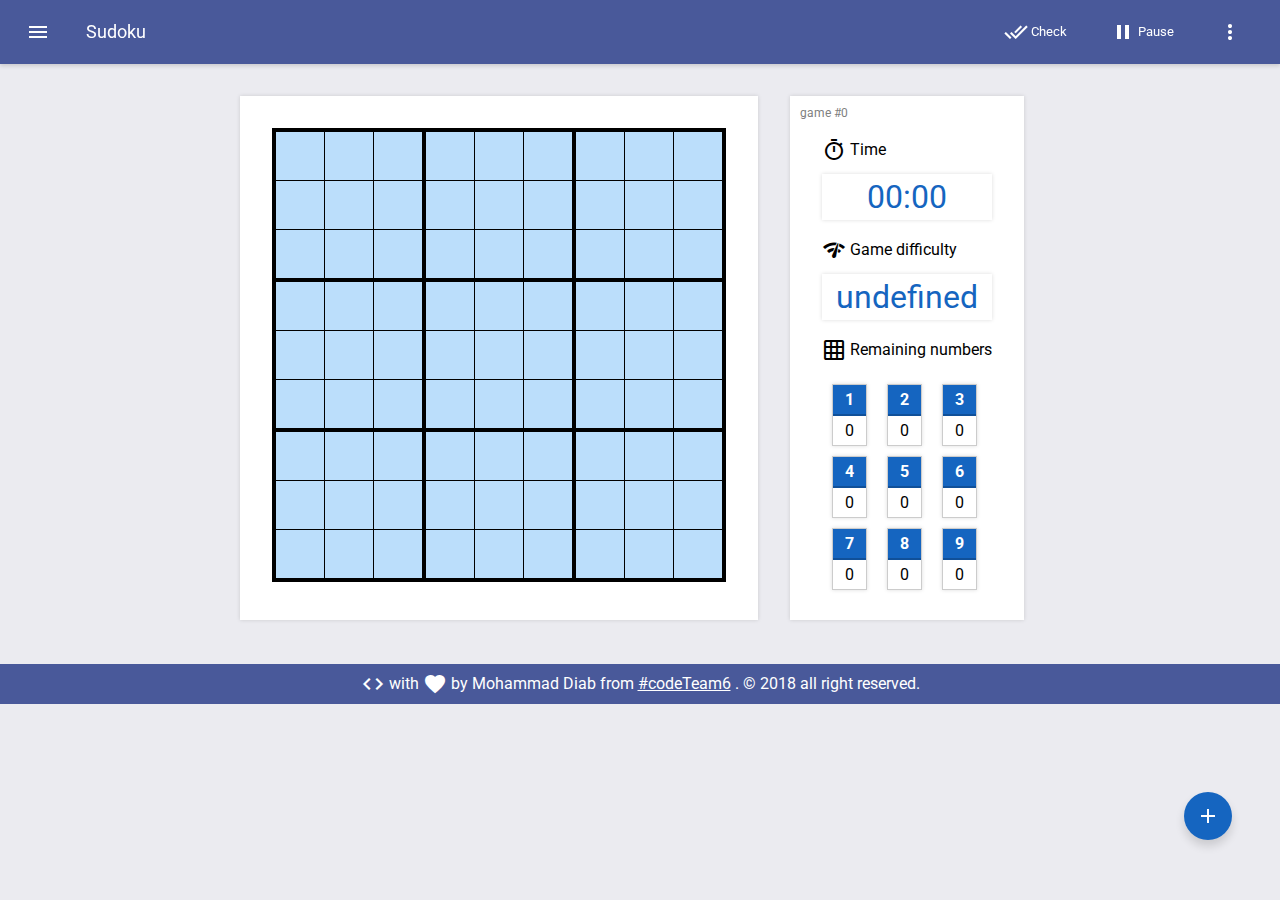
==== index.html @ b13aea52 "initial commit" ====
<!--

Copyright (c) 2024 - Mohammad Diab - https://codepen.io/MohammadDiab/pen/JLMvEY

Permission is hereby granted, free of charge, to any person 
obtaining a copy of this software and associated documentation 
files (the "Software"), to deal in the Software without restriction,
 including without limitation the rights to use, copy, modify, 
merge, publish, distribute, sublicense, and/or sell copies of 
the Software, and to permit persons to whom the Software is 
furnished to do so, subject to the following conditions:

The above copyright notice and this permission notice shall 
be included in all copies or substantial portions of the Software.

THE SOFTWARE IS PROVIDED "AS IS", WITHOUT WARRANTY OF ANY KIND, 
EXPRESS OR IMPLIED, INCLUDING BUT NOT LIMITED TO THE WARRANTIES 
OF MERCHANTABILITY, FITNESS FOR A PARTICULAR PURPOSE AND 
NONINFRINGEMENT. IN NO EVENT SHALL THE AUTHORS OR COPYRIGHT 
HOLDERS BE LIABLE FOR ANY CLAIM, DAMAGES OR OTHER LIABILITY, 
WHETHER IN AN ACTION OF CONTRACT, TORT OR OTHERWISE, ARISING FROM, 
OUT OF OR IN CONNECTION WITH THE SOFTWARE OR THE USE OR OTHER 
DEALINGS IN THE SOFTWARE.

-->
<!doctype html>
<html lang="ja">

<head>
	<meta charset="utf-8" />
	<meta name="viewport" content="width=device-width" />
	<link rel="stylesheet" href="style.css">
	<link href="https://fonts.googleapis.com/icon?family=Material+Icons" rel="stylesheet">
	<link href="https://fonts.googleapis.com/css?family=Roboto" rel="stylesheet">
	<title>Number Place</title>
</head>

<body>
	<nav class="app-bar">
		<button onclick="HamburgerButtonClick();" class="button bar-button hamburger-button">
			<span class="material-icons">menu</span>
		</button>
		<div class="bar-font title">Sudoku</div>
		<div id="moreoption-sec" class="more-option-div more-button">
			<button onclick="moreOptionButtonClick()" class="button bar-button">
				<span class="material-icons">more_vert</span>
			</button>
			<!-- it is important to put these styles in here because if I do not do that it will not work in javaScript-->
			<div id="more-option-list" style="visibility: hidden;max-height: 10px;max-width: 40px;min-width: 40px;"
				class="more-option-list">
				<button onclick="hintButtonClick()" ripple-color="#003c8f"
					class="button nav-item vertical-adjust">Hint</button>
				<button onclick="restartButtonClick()" ripple-color="#003c8f"
					class="button nav-item vertical-adjust">Restart</button>
				<button onclick="SurrenderButtonClick()" ripple-color="tomato"
					class="button nav-item vertical-adjust">Surrender</button>
			</div>
		</div>

		<button id="pause-btn" onclick="pauseGameButtonClick()" class="button bar-button more-button">
			<span id="pause-icon" class="material-icons">pause</span>
			<span id="pause-text">Pause</span>
		</button>
		<button id="check-btn" onclick="checkButtonClick()" class="button bar-button more-button">
			<span class="material-icons">done_all</span>
			<span>Check</span>
		</button>
		<button id="isunique-btn" style="display: none;" onclick="isUniqueButtonClick();"
			class="button bar-button more-button">
			<span class="material-icons">call_split</span>
			<span>Is unique</span>
		</button>
		<button id="solve-btn" style="display: none;" onclick="solveButtonClick()"
			class="button bar-button more-button">
			<span class="material-icons">border_color</span>
			<span>Solve</span>
		</button>

	</nav>

	<div id="hamburger-menu" class="hamburger-menu">
		<nav id="nav-menu" class="nav-menu">
			<div class="nav-head">
				<div class="nav-head-img">
					<img src="https://image.ibb.co/jmuOKn/icon.jpg" art="" />
				</div>
				<div class="nav-head-title">Sudoku</div>
			</div>
			<ul class="nav-items">
				<button onclick="showDialogClick('dialog');" ripple-color="#003c8f"
					class="button nav-item vertical-adjust">
					<div>
						<span class="material-icons">add</span>
						<span style="left:12px;">New game</span>
					</div>
				</button>
				<button onclick="sudokuSolverMenuClick();" ripple-color="#003c8f"
					class="button nav-item vertical-adjust">
					<div>
						<span class="material-icons">edit</span>
						<span style="left:12px;">Sudoku Solver</span>
					</div>
				</button>
				<button onclick="showDialogClick('about-dialog');" ripple-color="#003c8f"
					class="button nav-item vertical-adjust">
					<div>
						<span class="material-icons">star</span>
						<span style="left:12px;">About</span>
					</div>
				</button>
				<div class="bar-footer">
					<ul>
						<a href="#" class="bar-footer-link">Site feedback</a>
						<a href="#" class="bar-footer-link">Privacy</a>
						<a href="#" class="bar-footer-link">Terms</a>
					</ul>
				</div>
			</ul>
		</nav>
		<div class="nav-menu-blank" onclick="hideHamburgerClick()">

		</div>
	</div>

	<div class="floating">
		<button onclick="showDialogClick('dialog');" class="button floating-btn vertical-adjust">
			<span class="material-icons">add</span>
		</button>
	</div>

	<div id="dialog" class="dialog">
		<div id="dialog-box" class="dialog-content">
			<div class="dialog-header">New game</div>

			<div class="dialog-body">
				<p>Select game difficulty to get started.</p>
				<ul>
					<li class="radio-option">
						<label for="very-easy">
							<input id="very-easy" value="very easy" type="radio" name="difficulty"> Very easy
						</label>
					</li>
					<li class="radio-option">
						<label for="easy">
							<input id="easy" value="easy" type="radio" name="difficulty"> Easy
						</label>
					</li>
					<li class="radio-option">
						<label for="normal">
							<input id="normal" value="normal" type="radio" name="difficulty"> Normal
						</label>
					</li>
					<li class="radio-option">
						<label for="hard">
							<input id="hard" value="hard" type="radio" name="difficulty"> Hard
						</label>
					</li>
					<li class="radio-option">
						<label for="very-hard">
							<input id="very-hard" value="expert" type="radio" name="difficulty"> Expert
						</label>
					</li>
				</ul>
			</div>

			<div class="dialog-footer">
				<button onclick="startGameButtonClick();" ripple-color="#003c8f"
					class="button dialog-btn vertical-adjust">OK</button>
				<button onclick="hideDialogButtonClick('dialog');" ripple-color="#202020"
					class="button dialog-btn vertical-adjust">Cancel</button>
			</div>
		</div>
	</div>

	<div id="about-dialog" class="dialog">

		<div id="about-dialog-box" onblur="hideDialogButtonClick('about-dialog');"
			class="dialog-content about-dialog-content">
			<div class="dialog-header">CodeTeam6</div>

			<div class="dialog-body">
				<p>about us</p>
				<div class="card-group">
					<div class="card dialog-card">
						<div class="about-card-img">
							<img src="https://image.ibb.co/crYHen/a_abdallah.jpg" alt="" />
						</div>
						<div class="about-card-title">Ahmad Abdalla</div>
						<div class="about-card-content">Egypt</div>
						<div class="about-card-quote">My dream is to be the best developer in the world, and I'll work
							continuously to achieve that.</div>
					</div>
					<div class="card dialog-card">
						<div class="about-card-img">
							<img src="https://image.ibb.co/mKg3Kn/a_alrifai.jpg" alt="" />
						</div>
						<div class="about-card-title">Ayman Alrifai</div>
						<div class="about-card-content">Libya</div>
						<div class="about-card-quote">I love coding & design. I learn every day to build awesome stuff.
						</div>
					</div>
					<div class="card dialog-card">
						<div class="about-card-img">
							<img src="https://image.ibb.co/dYd5X7/m_diab.jpg" alt="" />
						</div>
						<div class="about-card-title">Mohammad Diab</div>
						<div class="about-card-content">Syria</div>
						<div class="about-card-quote">Silent but deadly.</div>
					</div>
					<div class="card dialog-card">
						<div class="about-card-img">
							<img src="https://image.ibb.co/g01g5S/" alt="" />
						</div>
						<div class="about-card-title">RB</div>
						<div class="about-card-content">Palestine</div>
						<div class="about-card-quote">I think outside the box, I love trying everything new.</div>
					</div>

				</div>
			</div>

			<div class="dialog-footer">
				<button onclick="hideDialogButtonClick('about-dialog');" ripple-color="#003c8f"
					class="button dialog-btn vertical-adjust">OK</button>
			</div>
		</div>
	</div>

	<div class="body" id="sudoku">
		<div class="card game">
			<table id="puzzle-grid">
				<tr>
					<td>
						<input type="text" maxlength="1" onchange="checkInput(this)" disabled />
					</td>
					<td>
						<input type="text" maxlength="1" onchange="checkInput(this)" disabled />
					</td>
					<td>
						<input type="text" maxlength="1" onchange="checkInput(this)" disabled />
					</td>

					<td>
						<input type="text" maxlength="1" onchange="checkInput(this)" disabled />
					</td>
					<td>
						<input type="text" maxlength="1" onchange="checkInput(this)" disabled />
					</td>
					<td>
						<input type="text" maxlength="1" onchange="checkInput(this)" disabled />
					</td>

					<td>
						<input type="text" maxlength="1" onchange="checkInput(this)" disabled />
					</td>
					<td>
						<input type="text" maxlength="1" onchange="checkInput(this)" disabled />
					</td>
					<td>
						<input type="text" maxlength="1" onchange="checkInput(this)" disabled />
					</td>
				</tr>

				<tr>
					<td>
						<input type="text" maxlength="1" onchange="checkInput(this)" disabled />
					</td>
					<td>
						<input type="text" maxlength="1" onchange="checkInput(this)" disabled />
					</td>
					<td>
						<input type="text" maxlength="1" onchange="checkInput(this)" disabled />
					</td>

					<td>
						<input type="text" maxlength="1" onchange="checkInput(this)" disabled />
					</td>
					<td>
						<input type="text" maxlength="1" onchange="checkInput(this)" disabled />
					</td>
					<td>
						<input type="text" maxlength="1" onchange="checkInput(this)" disabled />
					</td>

					<td>
						<input type="text" maxlength="1" onchange="checkInput(this)" disabled />
					</td>
					<td>
						<input type="text" maxlength="1" onchange="checkInput(this)" disabled />
					</td>
					<td>
						<input type="text" maxlength="1" onchange="checkInput(this)" disabled />
					</td>
				</tr>

				<tr>
					<td>
						<input type="text" maxlength="1" onchange="checkInput(this)" disabled />
					</td>
					<td>
						<input type="text" maxlength="1" onchange="checkInput(this)" disabled />
					</td>
					<td>
						<input type="text" maxlength="1" onchange="checkInput(this)" disabled />
					</td>

					<td>
						<input type="text" maxlength="1" onchange="checkInput(this)" disabled />
					</td>
					<td>
						<input type="text" maxlength="1" onchange="checkInput(this)" disabled />
					</td>
					<td>
						<input type="text" maxlength="1" onchange="checkInput(this)" disabled />
					</td>

					<td>
						<input type="text" maxlength="1" onchange="checkInput(this)" disabled />
					</td>
					<td>
						<input type="text" maxlength="1" onchange="checkInput(this)" disabled />
					</td>
					<td>
						<input type="text" maxlength="1" onchange="checkInput(this)" disabled />
					</td>
				</tr>

				<tr>
					<td>
						<input type="text" maxlength="1" onchange="checkInput(this)" disabled />
					</td>
					<td>
						<input type="text" maxlength="1" onchange="checkInput(this)" disabled />
					</td>
					<td>
						<input type="text" maxlength="1" onchange="checkInput(this)" disabled />
					</td>

					<td>
						<input type="text" maxlength="1" onchange="checkInput(this)" disabled />
					</td>
					<td>
						<input type="text" maxlength="1" onchange="checkInput(this)" disabled />
					</td>
					<td>
						<input type="text" maxlength="1" onchange="checkInput(this)" disabled />
					</td>

					<td>
						<input type="text" maxlength="1" onchange="checkInput(this)" disabled />
					</td>
					<td>
						<input type="text" maxlength="1" onchange="checkInput(this)" disabled />
					</td>
					<td>
						<input type="text" maxlength="1" onchange="checkInput(this)" disabled />
					</td>
				</tr>

				<tr>
					<td>
						<input type="text" maxlength="1" onchange="checkInput(this)" disabled />
					</td>
					<td>
						<input type="text" maxlength="1" onchange="checkInput(this)" disabled />
					</td>
					<td>
						<input type="text" maxlength="1" onchange="checkInput(this)" disabled />
					</td>

					<td>
						<input type="text" maxlength="1" onchange="checkInput(this)" disabled />
					</td>
					<td>
						<input type="text" maxlength="1" onchange="checkInput(this)" disabled />
					</td>
					<td>
						<input type="text" maxlength="1" onchange="checkInput(this)" disabled />
					</td>

					<td>
						<input type="text" maxlength="1" onchange="checkInput(this)" disabled />
					</td>
					<td>
						<input type="text" maxlength="1" onchange="checkInput(this)" disabled />
					</td>
					<td>
						<input type="text" maxlength="1" onchange="checkInput(this)" disabled />
					</td>
				</tr>

				<tr>
					<td>
						<input type="text" maxlength="1" onchange="checkInput(this)" disabled />
					</td>
					<td>
						<input type="text" maxlength="1" onchange="checkInput(this)" disabled />
					</td>
					<td>
						<input type="text" maxlength="1" onchange="checkInput(this)" disabled />
					</td>

					<td>
						<input type="text" maxlength="1" onchange="checkInput(this)" disabled />
					</td>
					<td>
						<input type="text" maxlength="1" onchange="checkInput(this)" disabled />
					</td>
					<td>
						<input type="text" maxlength="1" onchange="checkInput(this)" disabled />
					</td>

					<td>
						<input type="text" maxlength="1" onchange="checkInput(this)" disabled />
					</td>
					<td>
						<input type="text" maxlength="1" onchange="checkInput(this)" disabled />
					</td>
					<td>
						<input type="text" maxlength="1" onchange="checkInput(this)" disabled />
					</td>
				</tr>

				<tr>
					<td>
						<input type="text" maxlength="1" onchange="checkInput(this)" disabled />
					</td>
					<td>
						<input type="text" maxlength="1" onchange="checkInput(this)" disabled />
					</td>
					<td>
						<input type="text" maxlength="1" onchange="checkInput(this)" disabled />
					</td>

					<td>
						<input type="text" maxlength="1" onchange="checkInput(this)" disabled />
					</td>
					<td>
						<input type="text" maxlength="1" onchange="checkInput(this)" disabled />
					</td>
					<td>
						<input type="text" maxlength="1" onchange="checkInput(this)" disabled />
					</td>

					<td>
						<input type="text" maxlength="1" onchange="checkInput(this)" disabled />
					</td>
					<td>
						<input type="text" maxlength="1" onchange="checkInput(this)" disabled />
					</td>
					<td>
						<input type="text" maxlength="1" onchange="checkInput(this)" disabled />
					</td>
				</tr>

				<tr>
					<td>
						<input type="text" maxlength="1" onchange="checkInput(this)" disabled />
					</td>
					<td>
						<input type="text" maxlength="1" onchange="checkInput(this)" disabled />
					</td>
					<td>
						<input type="text" maxlength="1" onchange="checkInput(this)" disabled />
					</td>

					<td>
						<input type="text" maxlength="1" onchange="checkInput(this)" disabled />
					</td>
					<td>
						<input type="text" maxlength="1" onchange="checkInput(this)" disabled />
					</td>
					<td>
						<input type="text" maxlength="1" onchange="checkInput(this)" disabled />
					</td>

					<td>
						<input type="text" maxlength="1" onchange="checkInput(this)" disabled />
					</td>
					<td>
						<input type="text" maxlength="1" onchange="checkInput(this)" disabled />
					</td>
					<td>
						<input type="text" maxlength="1" onchange="checkInput(this)" disabled />
					</td>
				</tr>

				<tr>
					<td>
						<input type="text" maxlength="1" onchange="checkInput(this)" disabled />
					</td>
					<td>
						<input type="text" maxlength="1" onchange="checkInput(this)" disabled />
					</td>
					<td>
						<input type="text" maxlength="1" onchange="checkInput(this)" disabled />
					</td>

					<td>
						<input type="text" maxlength="1" onchange="checkInput(this)" disabled />
					</td>
					<td>
						<input type="text" maxlength="1" onchange="checkInput(this)" disabled />
					</td>
					<td>
						<input type="text" maxlength="1" onchange="checkInput(this)" disabled />
					</td>

					<td>
						<input type="text" maxlength="1" onchange="checkInput(this)" disabled />
					</td>
					<td>
						<input type="text" maxlength="1" onchange="checkInput(this)" disabled />
					</td>
					<td>
						<input type="text" maxlength="1" onchange="checkInput(this)" disabled />
					</td>
				</tr>

			</table>
		</div>

		<div class="card status">
			<div id="game-number">game #0</div>
			<ul class="game-status">
				<li>
					<div class="vertical-adjust">
						<span class="material-icons">timer</span>
						<span id="timer-label">Time</span>
					</div>
					<div id="timer" class="timer">00:00</div>
				</li>

				<li>
					<div class="vertical-adjust">
						<span class="material-icons">network_check</span>
						<span id="game-difficulty-label">Game difficulty</span>
					</div>
					<div id="game-difficulty" class="timer">undefined</div>
				</li>
				<li>
					<div class="vertical-adjust">
						<span class="material-icons">grid_on</span>
						<span>Remaining numbers</span>
					</div>
					<div class="remain-table">
						<div class="remain-column">
							<div class="remain-cell">
								<div class="remain-cell-header">1</div>
								<div onchange="document.write('Hello');" id="remain-1" class="remain-cell-content">0
								</div>
							</div>
							<div class="remain-cell">
								<div class="remain-cell-header">4</div>
								<div id="remain-4" class="remain-cell-content">0</div>
							</div>
							<div class="remain-cell">
								<div class="remain-cell-header">7</div>
								<div id="remain-7" class="remain-cell-content">0</div>
							</div>
						</div>
						<div class="remain-column">
							<div class="remain-cell">
								<div class="remain-cell-header">2</div>
								<div id="remain-2" class="remain-cell-content">0</div>
							</div>
							<div class="remain-cell">
								<div class="remain-cell-header">5</div>
								<div id="remain-5" class="remain-cell-content">0</div>
							</div>
							<div class="remain-cell">
								<div class="remain-cell-header">8</div>
								<div id="remain-8" class="remain-cell-content">0</div>
							</div>
						</div>
						<div class="remain-column">
							<div class="remain-cell">
								<div class="remain-cell-header">3</div>
								<div id="remain-3" class="remain-cell-content">0</div>
							</div>
							<div class="remain-cell">
								<div class="remain-cell-header">6</div>
								<div id="remain-6" class="remain-cell-content">0</div>
							</div>
							<div class="remain-cell">
								<div class="remain-cell-header">9</div>
								<div id="remain-9" class="remain-cell-content">0</div>
							</div>
						</div>

					</div>
				</li>
			</ul>

			<!--<button class="option-button">
						  <span class="material-icons">pause</span>
						  <span>Pause</span>
					  </button>
					  <button class="option-button">
						  <span class="material-icons">done_all</span>
						  <span>Check</span>
					  </button>
					  <button class="option-button">
						  <span class="material-icons">help</span>
						  <span>Hint</span>
					  </button>
					  <button class="option-button">
						  <span class="material-icons">refresh</span>
						  <span>Restart</span>
					  </button>
					  <button class="option-button">
						  <span class="material-icons">flag</span>
						  <span>Surrender</span>
					  </button>
				  -->
		</div>
	</div>

	<div class="footer vertical-adjust">
		<span class="material-icons">code</span>
		<span>with</span>
		<span class="material-icons">favorite</span>
		<span>by Mohammad Diab from</span>
		<a href="#" onclick="showDialogClick('about-dialog');">#codeTeam6</a>
		<span> . © 2018 all right reserved.</span>
	</div>
	<script src="script.js"></script>
</body>

</html>
---- style.css ----
* {
  box-sizing: border-box;
  margin: 0;
  padding: 0;
  font-family: Roboto, sans-serif;
}

html,
body {
  background-color: rgb(235, 235, 240);
}

table {
  border: 2px solid #000000;
  border-spacing: 0;
  border-collapse: collapse;
  transition: all 0.5s;
}

ul {
  list-style-type: none;
}

td {
  border: 1px solid #000000;
  text-align: center;
  vertical-align: middle;
}

td input {
  color: #000000;
  padding: 0;
  border: 0;
  text-align: center;
  width: 48px;
  height: 48px;
  font-size: 24px;
  background-color: #ffffff;
  outline: none;
  text-transform: uppercase;
  transition: all 0.5s;
}

input:disabled {
  background-color: #bbdefb;
}

tr:nth-child(3n) {
  border-bottom: 4px solid #000000;
}

tr:nth-child(3n + 1) {
  border-top: 4px solid #000000;
}

td:nth-child(3n) {
  border-right: 4px solid #000000;
}

td:nth-child(3n + 1) {
  border-left: 4px solid #000000;
}

.right-cell {
  box-shadow: inset 0px 0px 20px 3px forestgreen;
}

.wrong-cell {
  box-shadow: inset 0px 0px 20px 3px tomato;
}

.worning-cell {
  box-shadow: inset 0px 0px 20px 3px goldenrod;
}

/*Material Design*/

.app-bar {
  background: #49599a;
  width: 100%;
  position: fixed;
  height: 64px;
  color: #fff;
  box-shadow: 0 2px 4px 0 rgba(0, 0, 0, 0.14);
  z-index: 5;
  top: 0;
}

.bar-button {
  position: relative;
  background: transparent;
  border: none;
  outline: none;
  color: #fff;
  vertical-align: middle;
  padding: 0 22px;
  transition: all 0.5s;
}

.bar-button span {
  line-height: 64px;
  display: inline-block;
  vertical-align: middle;
}

.hamburger-button {
  float: left;
  left: 4px;
}

.bar-font {
  font-size: 18px;
  line-height: 64px;
}

.title {
  position: relative;
  float: left;
  left: 18px;
}

.more-button {
  float: right;
  /*right: 18px;*/
}

.hamburger-menu {
  background: rgba(0, 0, 0, 0.4);
  position: fixed;
  left: 0;
  top: 0;
  bottom: 0;
  z-index: 25;
  width: 100vw;
  height: 100vh;
  display: none;
  opacity: 0;
  transition: 0.1s all;
}

.nav-menu {
  border-right: 1px solid rgba(0, 0, 0, 0.4);
  background: #fff;
  color: #212121;
  position: fixed;
  left: -256px;
  top: 0;
  bottom: 0;
  width: 256px;
  z-index: 26;
  font-size: 15px;
  box-shadow: 16px 0 24px 2px rgba(0, 0, 0, 0.14);
  transition: all 0.3s;
}

.nav-menu-blank {
  position: relative;
  left: 256px;
  width: 100%;
  height: 100%;
}

.nav-head {
  height: 172px;
  background: #5e92f3;
  position: relative;
}

.nav-head-img {
  position: relative;
  border: 2px solid rgba(255, 255, 255, 0.4);
  border-radius: 50%;
  width: 96px;
  height: 96px;
  top: 16px;
  left: 16px;
  overflow: hidden;
}

.nav-head-img img {
  width: 100%;
  height: 100%;
}

.nav-head-title {
  color: #fff;
  position: absolute;
  bottom: 10px;
  margin-left: auto;
  margin-right: auto;
  left: 0px;
  right: 0;
  font-size: 22px;
  display: block;
  text-align: center;
}

.nav-items {
  margin-top: 12px;
}

.nav-item {
  font-weight: 700;
  display: block;
  color: #333;
  background: #0000;
  padding: 15px 0 15px 22px;
  letter-spacing: 1.1px;
  outline: none;
  border: none;
  width: 100%;
  text-align: left;
  margin: 0 !important;
}

.bar-footer {
  position: fixed;
  bottom: 12px;
  left: 10px;
}

.bar-footer-link {
  font-size: 12px;
  display: inline-block;
  margin: 0 8px;
  text-decoration: none;
  color: gray;
}

.body {
  width: 95%;
  max-width: 800px;
  margin: 96px auto 16px auto;
  display: flex;
}

.card {
  background: #fff;
  width: fit-content;
  box-shadow: 0 0 4px 0 rgba(0, 0, 0, 0.14);
  float: left;
  padding: 32px 32px 16px 32px;
}

.status {
  margin-left: 32px;
  padding-top: 10px;
  padding-left: 10px;
}

#game-number {
  font-size: 12px;
  color: gray;
}

.game-status {
  /*display: flex;
    flex-direction: column;
    justify-content: center;
    flex-flow: column;*/
  margin: 0 0 0 22px;
  height: 100%;
}

.game-status li {
  margin: 18px 0 0 0;
}

.vertical-adjust {
  margin: 12px 0;
}

.vertical-adjust span,
.footer a {
  line-height: 24px;
  display: inline-block;
  vertical-align: middle;
}

.option-button {
  display: block;
  margin: 16px 8px 16px 30px;
  width: 130px;
  padding: 8px 10px;
  font-size: 16px;
  border: none;
  outline: none;
  box-shadow: 0 6px 10px 1px rgba(0, 0, 0, 0.14);
  border-radius: 2px;
  transition: all 0.5s;
  text-align: left;
}

.button {
  position: relative;
  overflow: hidden;
  cursor: pointer;
}

.option-button:hover {
  background: #1565c0;
}

.option-button:active {
  background: #3d7df4;
  box-shadow: 0 2px 4px 0 rgba(0, 0, 0, 0.24);
}

.option-button span {
  vertical-align: middle;
  line-height: 24px;
}

.ripple {
  position: absolute;
  background: #fff;
  border-radius: 50%;
  width: 5px;
  height: 5px;
  animation: ripple-effect 1.1s 1 cubic-bezier(0.42, 0, 0.58, 1);
  opacity: 0;
}

@keyframes ripple-effect {
  0% {
    transform: scale(1);
    opacity: 0.4;
  }

  100% {
    transform: scale(100);
    opacity: 0;
  }
}

.timer {
  color: #1565c0;
  font-size: 32px;
  padding: 4px;
  box-shadow: 0 0 4px 0 rgba(0, 0, 0, 0.14);
  text-align: center;
}

.remain-table {
  position: relative;
  left: 0;
  right: 0;
  display: inline-block;
  margin: auto;
}

.remain-column {
  float: left;
  max-width: 64px;
}

.remain-cell {
  margin: 10px;
  text-align: center;
  border: solid 1px rgba(0, 0, 0, 0.2);
  box-shadow: 0 0 4px 0 rgba(0, 0, 0, 0.14);
}

.remain-cell div {
  padding: 5px 12px;
}

.remain-cell-header {
  background-color: #1565c0;
  color: white;
  font-weight: bold;
  border-bottom: solid 2px rgba(0, 0, 0, 0.2);
}

.red {
  background: #ff6659;
  color: #9a0007;
}

.gray {
  background: #808080;
  color: #404040;
}

.floating {
  position: fixed;
  bottom: 64px;
  right: 64px;
  z-index: 20;
}

.floating-btn {
  position: fixed;
  bottom: 48px;
  right: 48px;
  border-radius: 50%;
  padding: 12px;
  border: none;
  background-color: #1565c0;
  color: #fff;
  box-shadow: 0 6px 10px 0 rgba(0, 0, 0, 0.14);
  outline: none;
  z-index: 21;
}

.dialog {
  position: absolute;
  left: 0;
  top: 0;
  width: 100%;
  height: 100%;
  background-color: rgba(0, 0, 0, 0.4);
  z-index: 50;
  display: none;
  transition: all 0.2s;
}

.dialog-content {
  top: -200px;
  background: #fff;
  width: 90%;
  max-width: 540px;
  height: fit-content;
  margin: auto;
  vertical-align: middle;
  box-shadow: 0 24px 38px 3px rgba(0, 0, 0, 0.14);
  z-index: 51;
  transition: all 0.5s;
}

.dialog-header {
  font-size: 24px;
  font-weight: bold;
  padding: 16px 32px;
  border-bottom: solid 1px #808080;
}

.dialog-body p {
  margin: 16px 0 4px 28px;
  color: gray;
}

.radio-option {
  padding: 0 36px;
  list-style-type: none;
  position: relative;
}

.radio-option input {
  outline: none;
  margin-right: 12px;
}

.radio-option label {
  display: block;
  height: 24px;
  cursor: pointer;
  padding: 1.25em 0;
}

.dialog-footer {
  border-top: solid 1px #808080;
  margin-top: 24px;
  text-align: right;
  padding-right: 16px;
}

.dialog-btn {
  background: transparent;
  border: none;
  color: #003c8f;
  font-size: 16px;
  margin: 8px 0;
  padding: 8px 16px;
  outline: none;
  min-width: 96px;
  display: inline-block;
}

.footer {
  text-align: center;
  color: white;
  background-color: #49599a;
  margin: 44px 0 0 0;
  padding: 8px;
}

.footer a {
  color: white;
}

.about-dialog-content {
  max-width: 720px;
}

.card-group {
  overflow: hidden;
  width: fit-content;
  margin: 0 auto;
  padding: 16px 0;
  display: flex;
}

.dialog-card {
  padding: 16px;
  margin: 8px;
  max-width: 160px;
}

.about-card-quote {
  color: #606060;
  font-size: 14px;
  margin-top: 16px;
}

.about-card-img {
  margin: 16px auto;
  overflow: hidden;
  border-radius: 50%;
  box-shadow: 0 0 4px 0 rgba(0, 0, 0, 0.14);
  width: fit-content;
}

.about-card-img img {
  width: 96px;
  height: auto;
}

.about-card-title {
  font-size: 16px;
  margin: 8px 0;
}

.about-card-content {
  font-size: 15px;
  margin: 4px 0;
}

.more-option-div {
  position: static;
  display: inline-block;
  margin-right: 16px;
}

.more-option-list {
  display: block;
  position: absolute;
  background-color: #fff;
  overflow: hidden;
  box-shadow: 0px 8px 10px 1px rgba(0, 0, 0, 0.14);
  right: 18px;
  z-index: 25;
  transition: all 0.2s cubic-bezier(0.4, 0, 0.6, 1);
}
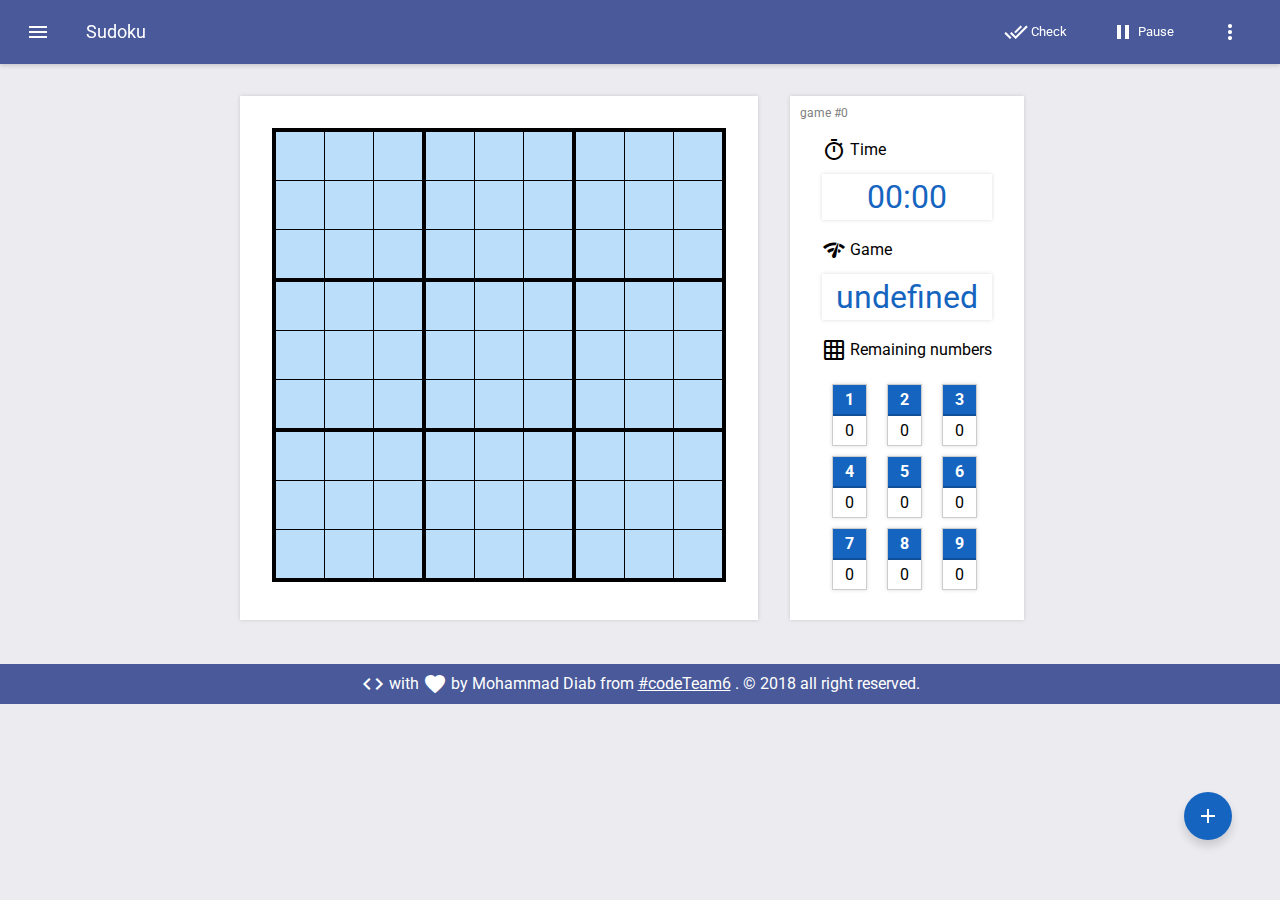
==== commit 06fd8dc3: "dummy data" ====
--- a/index.html
+++ b/index.html
@@ -1,6 +1,6 @@
 <!--
 
-Copyright (c) 2024 - Mohammad Diab - https://codepen.io/MohammadDiab/pen/JLMvEY
+Copyright (c) 2018 - Mohammad Diab - https://codepen.io/MohammadDiab/pen/JLMvEY
 
 Permission is hereby granted, free of charge, to any person 
 obtaining a copy of this software and associated documentation 
@@ -133,32 +133,188 @@
 			<div class="dialog-header">New game</div>
 
 			<div class="dialog-body">
-				<p>Select game difficulty to get started.</p>
+				<p>Select game to get started.</p>
 				<ul>
 					<li class="radio-option">
-						<label for="very-easy">
-							<input id="very-easy" value="very easy" type="radio" name="difficulty"> Very easy
+						<label for="any">
+							<input id="any" value="{match:null, user:null}" type="radio" name="difficulty"> any
 						</label>
 					</li>
 					<li class="radio-option">
-						<label for="easy">
-							<input id="easy" value="easy" type="radio" name="difficulty"> Easy
+						<label for="single-objective-1">
+							<input id="single-objective-1" value="{match:'single-objective-1', user:null}" type="radio"
+								name="difficulty"> single-objective-1
 						</label>
+						<ul>
+							<li class="radio-option">
+								<label for="single-objective-1_Ayato2003">
+									<input id="single-objective-1_Ayato2003"
+										value="{match:'single-objective-1', user:'Ayato2003'}" type="radio"
+										name="difficulty">
+									Ayato2003
+								</label>
+							</li>
+							<li class="radio-option">
+								<label for="single-objective-1_kushida">
+									<input id="single-objective-1_kushida"
+										value="{match:'single-objective-1', user:'kushida'}" type="radio"
+										name="difficulty">
+									kushida
+								</label>
+							</li>
+							<li class="radio-option">
+								<label for="single-objective-1_penguin">
+									<input id="single-objective-1_penguin"
+										value="{match:'single-objective-1', user:'penguin'}" type="radio"
+										name="difficulty">
+									penguin
+								</label>
+							</li>
+							<li class="radio-option">
+								<label for="single-objective-1_t-um">
+									<input id="single-objective-1_t-um"
+										value="{match:'single-objective-1', user:'t-um'}" type="radio"
+										name="difficulty">
+									t-um
+								</label>
+							</li>
+							<li class="radio-option">
+								<label for="single-objective-1_satori">
+									<input id="single-objective-1_satori"
+										value="{match:'single-objective-1', user:'satori'}" type="radio"
+										name="difficulty">
+									satori
+								</label>
+							</li>
+							<li class="radio-option">
+								<label for="single-objective-1_YutaNakanishi">
+									<input id="single-objective-1_YutaNakanishi"
+										value="{match:'single-objective-1', user:'YutaNakanishi'}" type="radio"
+										name="difficulty">
+									YutaNakanishi
+								</label>
+							</li>
+						</ul>
 					</li>
 					<li class="radio-option">
-						<label for="normal">
-							<input id="normal" value="normal" type="radio" name="difficulty"> Normal
+						<label for="single-objective-2">
+							<input id="single-objective-2" value="{match:'single-objective-2', user:null}" type="radio"
+								name="difficulty"> single-objective-2
 						</label>
+						<ul>
+							<li class="radio-option">
+								<label for="single-objective-2_Ayato2003">
+									<input id="single-objective-2_Ayato2003"
+										value="{match:'single-objective-2', user:'Ayato2003'}" type="radio"
+										name="difficulty">
+									Ayato2003
+								</label>
+							</li>
+							<li class="radio-option">
+								<label for="single-objective-2_kushida">
+									<input id="single-objective-2_kushida"
+										value="{match:'single-objective-2', user:'kushida'}" type="radio"
+										name="difficulty">
+									kushida
+								</label>
+							</li>
+							<li class="radio-option">
+								<label for="single-objective-2_penguin">
+									<input id="single-objective-2_penguin"
+										value="{match:'single-objective-2', user:'penguin'}" type="radio"
+										name="difficulty">
+									penguin
+								</label>
+							</li>
+							<li class="radio-option">
+								<label for="single-objective-2_t-um">
+									<input id="single-objective-2_t-um"
+										value="{match:'single-objective-2', user:'t-um'}" type="radio"
+										name="difficulty">
+									t-um
+								</label>
+							</li>
+							<li class="radio-option">
+								<label for="single-objective-2_satori">
+									<input id="single-objective-2_satori"
+										value="{match:'single-objective-2', user:'satori'}" type="radio"
+										name="difficulty">
+									satori
+								</label>
+							</li>
+							<li class="radio-option">
+								<label for="single-objective-2_YutaNakanishi">
+									<input id="single-objective-2_YutaNakanishi"
+										value="{match:'single-objective-2', user:'YutaNakanishi'}" type="radio"
+										name="difficulty">
+									YutaNakanishi
+								</label>
+							</li>
+						</ul>
 					</li>
 					<li class="radio-option">
-						<label for="hard">
-							<input id="hard" value="hard" type="radio" name="difficulty"> Hard
+						<label for="single-objective-3">
+							<input id="single-objective-3" value="{match:'single-objective-3', user:null}" type="radio"
+								name="difficulty"> single-objective-3
 						</label>
+						<ul>
+							<li class="radio-option">
+								<label for="single-objective-3_Ayato2003">
+									<input id="single-objective-3_Ayato2003"
+										value="{match:'single-objective-3', user:'Ayato2003'}" type="radio"
+										name="difficulty">
+									Ayato2003
+								</label>
+							</li>
+						</ul>
 					</li>
 					<li class="radio-option">
-						<label for="very-hard">
-							<input id="very-hard" value="expert" type="radio" name="difficulty"> Expert
+						<label for="multi-objective-1">
+							<input id="multi-objective-1" value="{match:'multi-objective-1', user:null}" type="radio"
+								name="difficulty"> multi-objective-1
 						</label>
+						<ul>
+							<li class="radio-option">
+								<label for="multi-objective-1_Ayato2003">
+									<input id="multi-objective-1_Ayato2003"
+										value="{match:'multi-objective-1', user:'Ayato2003'}" type="radio"
+										name="difficulty">
+									Ayato2003
+								</label>
+							</li>
+						</ul>
+					</li>
+					<li class="radio-option">
+						<label for="multi-objective-2">
+							<input id="multi-objective-2" value="{match:'multi-objective-2', user:null}" type="radio"
+								name="difficulty"> multi-objective-2
+						</label>
+						<ul>
+							<li class="radio-option">
+								<label for="multi-objective-2_Ayato2003">
+									<input id="multi-objective-2_Ayato2003"
+										value="{match:'multi-objective-2', user:'Ayato2003'}" type="radio"
+										name="difficulty">
+									Ayato2003
+								</label>
+							</li>
+						</ul>
+					</li>
+					<li class="radio-option">
+						<label for="multi-objective-3">
+							<input id="multi-objective-3" value="{match:'multi-objective-3', user:null}" type="radio"
+								name="difficulty"> multi-objective-3
+						</label>
+						<ul>
+							<li class="radio-option">
+								<label for="multi-objective-3_Ayato2003">
+									<input id="multi-objective-3_Ayato2003"
+										value="{match:'multi-objective-3', user:'Ayato2003'}" type="radio"
+										name="difficulty">
+									Ayato2003
+								</label>
+							</li>
+						</ul>
 					</li>
 				</ul>
 			</div>
@@ -534,7 +690,7 @@
 				<li>
 					<div class="vertical-adjust">
 						<span class="material-icons">network_check</span>
-						<span id="game-difficulty-label">Game difficulty</span>
+						<span id="game-difficulty-label">Game</span>
 					</div>
 					<div id="game-difficulty" class="timer">undefined</div>
 				</li>
